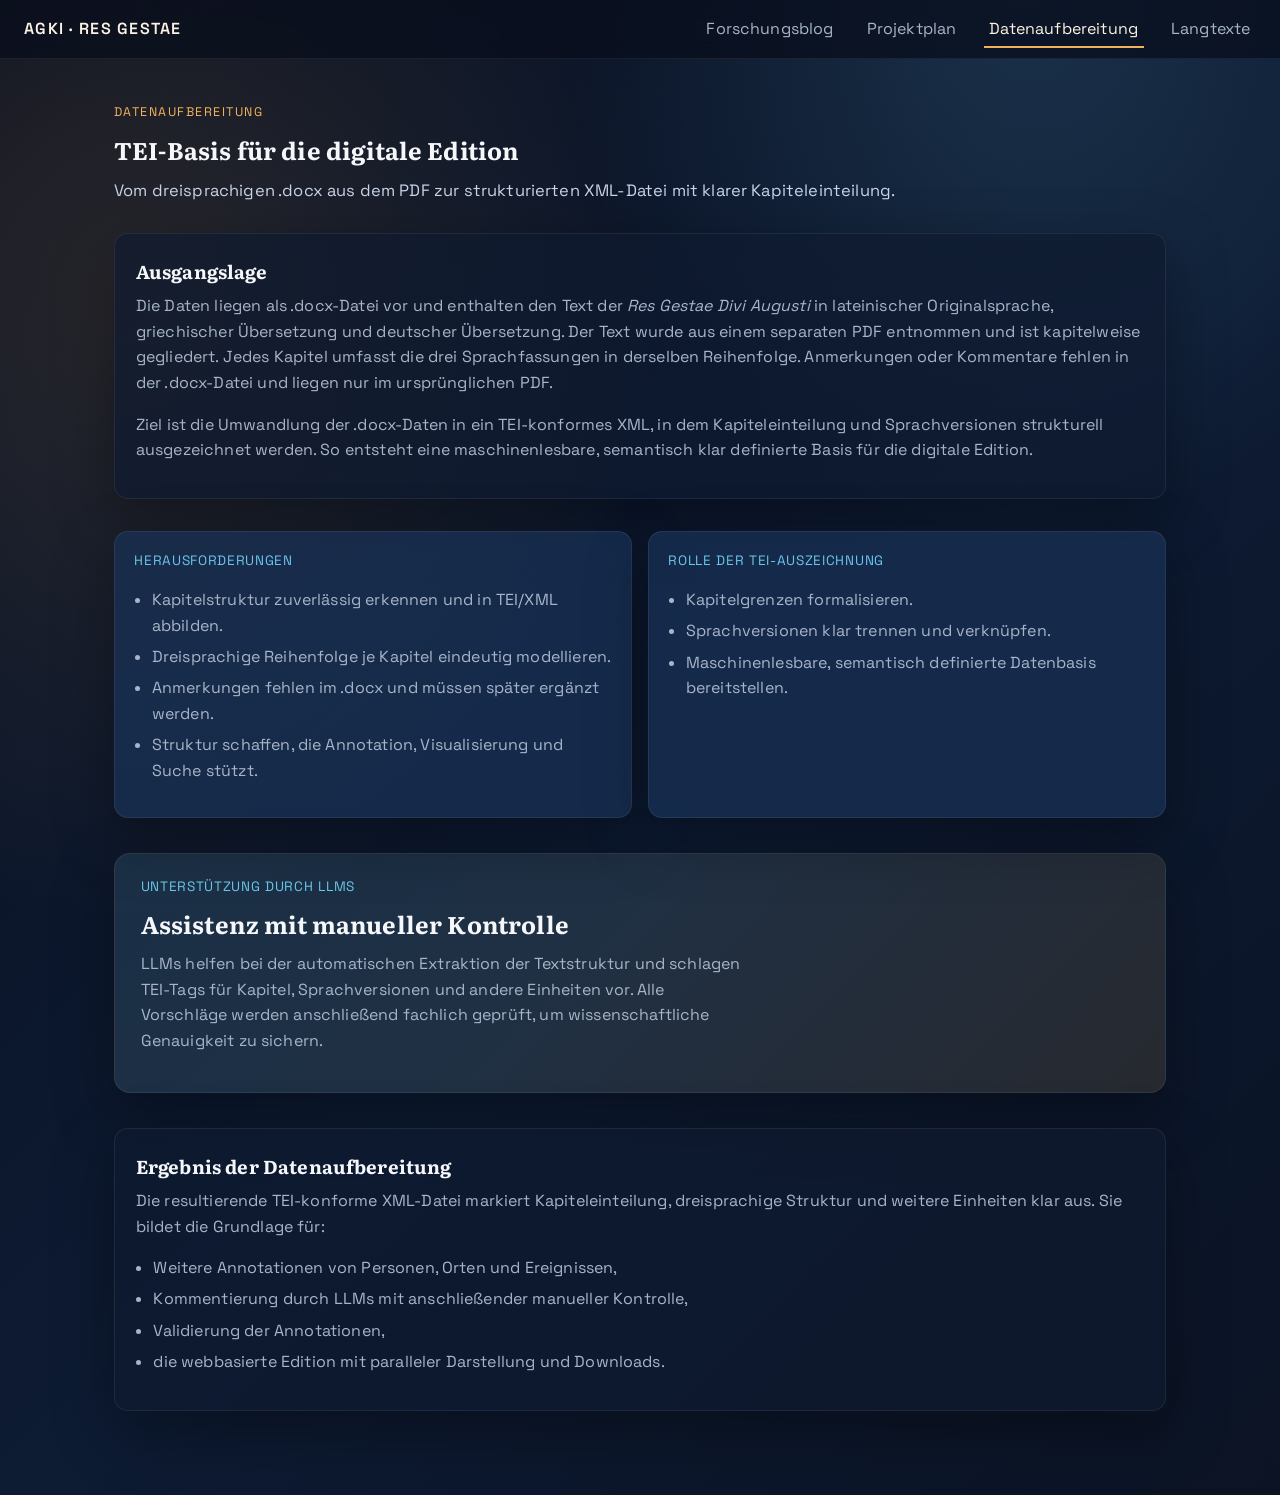
==== datenaufbereitung.html @ 2e6c0ac3 "Add longform text page and fix umlauts" ====
<!doctype html>
<html lang="de">
<head>
  <meta charset="UTF-8">
  <meta name="viewport" content="width=device-width, initial-scale=1">
  <title>Datenaufbereitung | Digitale Edition Res Gestae</title>
  <link rel="stylesheet" href="styles.css">
</head>
<body>
  <header class="site-header">
    <div class="brand">AGKI · Res Gestae</div>
    <nav>
      <a href="index.html">Forschungsblog</a>
      <a href="projektplan.html">Projektplan</a>
      <a class="active" href="datenaufbereitung.html">Datenaufbereitung</a>
      <a href="texte.html">Langtexte</a>
    </nav>
  </header>

  <main class="page">
    <section class="page-title">
      <p class="eyebrow">Datenaufbereitung</p>
      <h1>TEI-Basis für die digitale Edition</h1>
      <p class="lead">Vom dreisprachigen .docx aus dem PDF zur strukturierten XML-Datei mit klarer Kapiteleinteilung.</p>
    </section>

    <section class="prose">
      <h3>Ausgangslage</h3>
      <p>Die Daten liegen als .docx-Datei vor und enthalten den Text der <em>Res Gestae Divi Augusti</em> in lateinischer Originalsprache, griechischer Übersetzung und deutscher Übersetzung. Der Text wurde aus einem separaten PDF entnommen und ist kapitelweise gegliedert. Jedes Kapitel umfasst die drei Sprachfassungen in derselben Reihenfolge. Anmerkungen oder Kommentare fehlen in der .docx-Datei und liegen nur im ursprünglichen PDF.</p>
      <p>Ziel ist die Umwandlung der .docx-Daten in ein TEI-konformes XML, in dem Kapiteleinteilung und Sprachversionen strukturell ausgezeichnet werden. So entsteht eine maschinenlesbare, semantisch klar definierte Basis für die digitale Edition.</p>
    </section>

    <section class="grid two">
      <article class="card">
        <p class="label">Herausforderungen</p>
        <ul>
          <li>Kapitelstruktur zuverlässig erkennen und in TEI/XML abbilden.</li>
          <li>Dreisprachige Reihenfolge je Kapitel eindeutig modellieren.</li>
          <li>Anmerkungen fehlen im .docx und müssen später ergänzt werden.</li>
          <li>Struktur schaffen, die Annotation, Visualisierung und Suche stützt.</li>
        </ul>
      </article>
      <article class="card">
        <p class="label">Rolle der TEI-Auszeichnung</p>
        <ul>
          <li>Kapitelgrenzen formalisieren.</li>
          <li>Sprachversionen klar trennen und verknüpfen.</li>
          <li>Maschinenlesbare, semantisch definierte Datenbasis bereitstellen.</li>
        </ul>
      </article>
    </section>

    <section class="panel">
      <div>
        <p class="label">Unterstützung durch LLMs</p>
        <h2>Assistenz mit manueller Kontrolle</h2>
        <p>LLMs helfen bei der automatischen Extraktion der Textstruktur und schlagen TEI-Tags für Kapitel, Sprachversionen und andere Einheiten vor. Alle Vorschläge werden anschließend fachlich geprüft, um wissenschaftliche Genauigkeit zu sichern.</p>
      </div>
    </section>

    <section class="prose">
      <h3>Ergebnis der Datenaufbereitung</h3>
      <p>Die resultierende TEI-konforme XML-Datei markiert Kapiteleinteilung, dreisprachige Struktur und weitere Einheiten klar aus. Sie bildet die Grundlage für:</p>
      <ul>
        <li>Weitere Annotationen von Personen, Orten und Ereignissen,</li>
        <li>Kommentierung durch LLMs mit anschließender manueller Kontrolle,</li>
        <li>Validierung der Annotationen,</li>
        <li>die webbasierte Edition mit paralleler Darstellung und Downloads.</li>
      </ul>
    </section>
  </main>
</body>
</html>
---- styles.css ----
@import url('https://fonts.googleapis.com/css2?family=Space+Grotesk:wght@400;500;600&family=Literata:wght@600&display=swap');

:root {
  --bg: #0b1324;
  --bg-alt: #0f1f36;
  --panel: rgba(19, 35, 63, 0.8);
  --card: rgba(24, 49, 84, 0.75);
  --accent: #f0b35c;
  --accent-2: #6bc4e9;
  --text: #e7ecf4;
  --muted: #a8b5c9;
  --border: rgba(255, 255, 255, 0.07);
  --shadow: 0 20px 60px rgba(0, 0, 0, 0.35);
}

* { box-sizing: border-box; }

body {
  margin: 0;
  font-family: 'Space Grotesk', 'Segoe UI', 'Helvetica Neue', Arial, sans-serif;
  color: var(--text);
  background: radial-gradient(120% 120% at 10% 20%, rgba(240, 179, 92, 0.12), transparent 35%),
              radial-gradient(120% 120% at 80% 0%, rgba(107, 196, 233, 0.15), transparent 30%),
              linear-gradient(135deg, #0a1020, #0d1b33 55%, #0b1324 100%);
  min-height: 100vh;
  line-height: 1.6;
  letter-spacing: 0.01em;
}

h1, h2, h3, h4, h5 {
  font-family: 'Literata', 'Times New Roman', serif;
  margin: 0 0 0.35em;
  color: #f6f7fb;
}

p {
  margin: 0 0 1em;
  color: var(--muted);
}

ul { padding-left: 1.1rem; color: var(--muted); }
ul li { margin-bottom: 0.35em; }
ol { padding-left: 1.1rem; color: var(--muted); }
ol li { margin-bottom: 0.5em; }

a { color: inherit; text-decoration: none; }

.site-header {
  position: sticky;
  top: 0;
  display: flex;
  align-items: center;
  justify-content: space-between;
  padding: 1rem 1.5rem;
  background: rgba(9, 14, 28, 0.75);
  backdrop-filter: blur(10px);
  border-bottom: 1px solid var(--border);
  z-index: 10;
}

.brand {
  font-weight: 600;
  letter-spacing: 0.08em;
  text-transform: uppercase;
  color: #fdf3e4;
}

nav a {
  margin-left: 1.1rem;
  padding: 0.45rem 0.35rem;
  border-bottom: 2px solid transparent;
  color: var(--muted);
  transition: color 0.15s ease, border-color 0.2s ease;
}
nav a:hover { color: #fdf3e4; }
nav a.active { color: #fdf3e4; border-color: var(--accent); }

.page {
  max-width: 1100px;
  margin: 0 auto;
  padding: 2.8rem 1.5rem 3.5rem;
}

.hero {
  display: grid;
  grid-template-columns: 2fr 1.1fr;
  gap: 1.75rem;
  align-items: stretch;
  margin-bottom: 2.5rem;
}

.hero-copy h1 { font-size: clamp(1.9rem, 3vw, 2.6rem); }
.lead { font-size: 1.03rem; color: #c8d3e7; }

.hero-card {
  background: var(--panel);
  border: 1px solid var(--border);
  border-radius: 16px;
  padding: 1.3rem;
  box-shadow: var(--shadow);
}
.hero-card ul { margin: 0 0 1rem; padding-left: 1.1rem; }

.eyebrow {
  text-transform: uppercase;
  letter-spacing: 0.12em;
  font-size: 0.78rem;
  color: var(--accent);
  margin: 0 0 0.5rem;
}

.label {
  font-size: 0.85rem;
  letter-spacing: 0.05em;
  text-transform: uppercase;
  color: var(--accent-2);
  margin: 0 0 0.4rem;
}

.actions { display: flex; gap: 0.6rem; margin-top: 1rem; flex-wrap: wrap; }
.button {
  display: inline-flex;
  align-items: center;
  gap: 0.4rem;
  padding: 0.65rem 1rem;
  background: linear-gradient(135deg, var(--accent), #f5c77f);
  border-radius: 12px;
  color: #111622;
  font-weight: 600;
  box-shadow: 0 10px 25px rgba(240, 179, 92, 0.35);
}
.button.ghost {
  background: transparent;
  color: #fdf3e4;
  border: 1px solid var(--border);
  box-shadow: none;
}

.grid {
  display: grid;
  gap: 1rem;
  margin: 2rem 0;
}
.grid.two { grid-template-columns: repeat(auto-fit, minmax(280px, 1fr)); }
.grid.three { grid-template-columns: repeat(auto-fit, minmax(240px, 1fr)); }

.card {
  background: var(--card);
  border: 1px solid var(--border);
  border-radius: 14px;
  padding: 1.1rem 1.2rem;
  box-shadow: var(--shadow);
}

.panel {
  display: grid;
  grid-template-columns: 2fr 1.2fr;
  gap: 1.2rem;
  background: linear-gradient(135deg, rgba(107, 196, 233, 0.14), rgba(240, 179, 92, 0.12));
  border: 1px solid var(--border);
  border-radius: 16px;
  padding: 1.4rem 1.6rem;
  box-shadow: var(--shadow);
  margin: 2.2rem 0;
}

.list { display: grid; gap: 0.6rem; }
.list div { display: flex; gap: 0.65rem; align-items: flex-start; }
.dot {
  width: 10px; height: 10px;
  margin-top: 0.45rem;
  border-radius: 50%;
  background: var(--accent);
  box-shadow: 0 0 0 6px rgba(240, 179, 92, 0.12);
}

.page-title { margin-bottom: 1.8rem; }

.prose {
  background: rgba(15, 27, 48, 0.7);
  border: 1px solid var(--border);
  border-radius: 14px;
  padding: 1.2rem 1.3rem;
  box-shadow: var(--shadow);
  margin: 1.8rem 0;
}
.prose h3 { margin-top: 0.2rem; }

.footnote {
  text-align: center;
  margin-top: 2rem;
  color: #cfd7e6;
  font-size: 0.95rem;
  opacity: 0.9;
}

@media (max-width: 820px) {
  .hero, .panel { grid-template-columns: 1fr; }
  .site-header { position: sticky; }
  .page { padding-top: 2rem; }
  nav a { margin-left: 0.8rem; }
}

@media (max-width: 540px) {
  .site-header { flex-direction: column; align-items: flex-start; gap: 0.4rem; }
  nav a { margin-left: 0; margin-right: 0.8rem; }
}
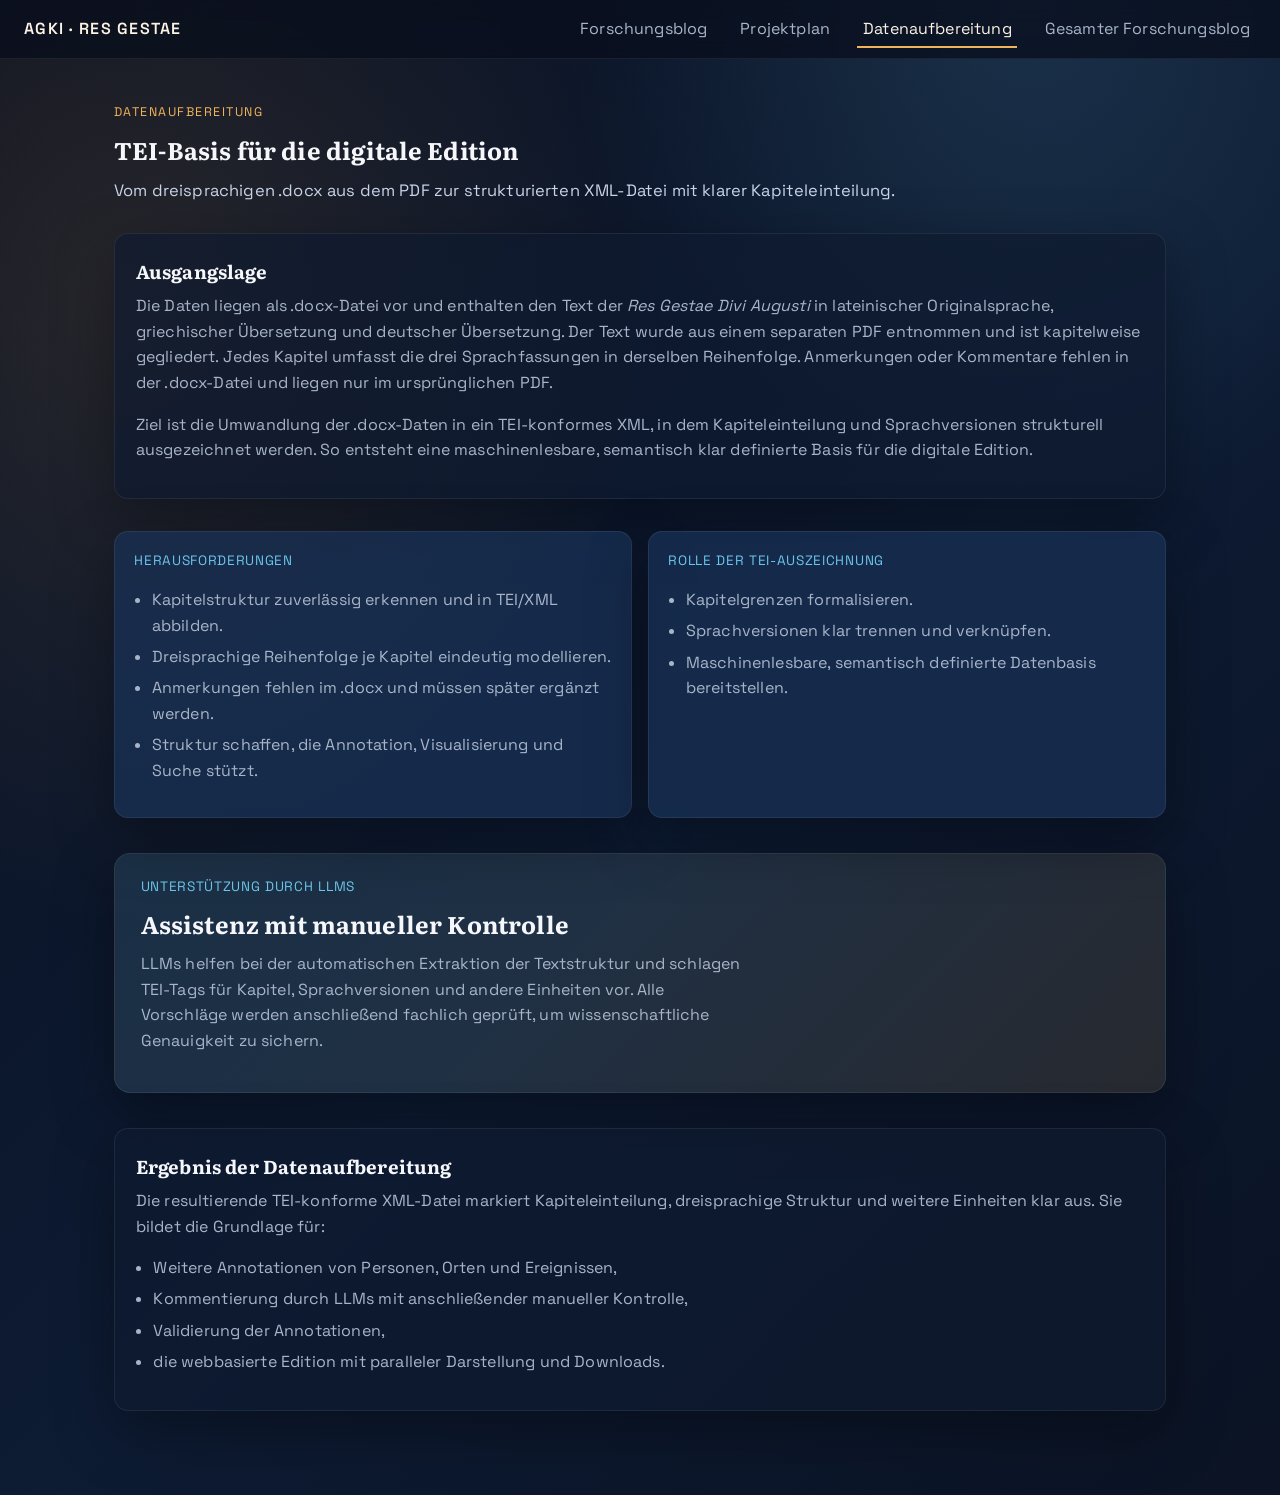
==== commit 8548e999: "Update project plan copy and rename longform page" ====
--- a/datenaufbereitung.html
+++ b/datenaufbereitung.html
@@ -1,4 +1,4 @@
-<!doctype html>
+﻿<!doctype html>
 <html lang="de">
 <head>
   <meta charset="UTF-8">
@@ -13,7 +13,7 @@
       <a href="index.html">Forschungsblog</a>
       <a href="projektplan.html">Projektplan</a>
       <a class="active" href="datenaufbereitung.html">Datenaufbereitung</a>
-      <a href="texte.html">Langtexte</a>
+      <a href="gesamter-forschungsblog.html">Gesamter Forschungsblog</a>
     </nav>
   </header>
 
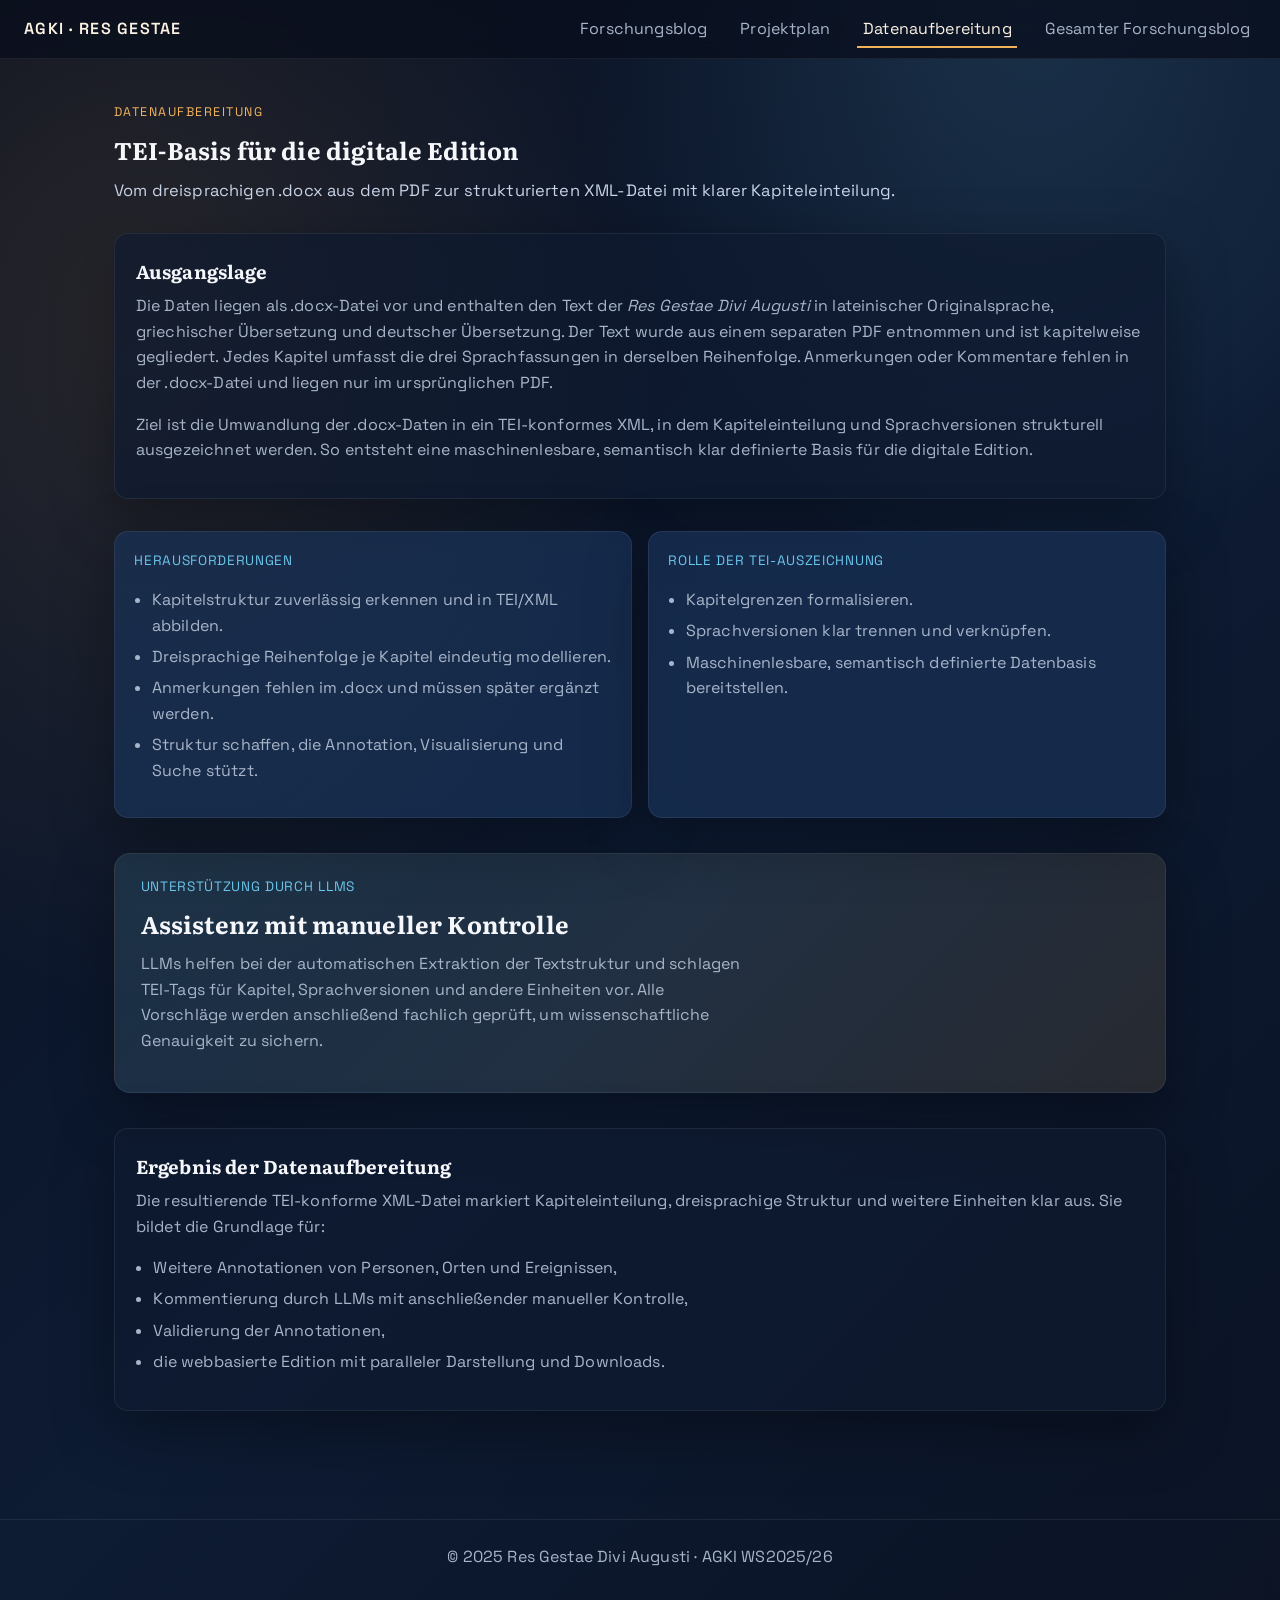
==== commit 3ea00827: "Add shared footer with copyright notice" ====
--- a/datenaufbereitung.html
+++ b/datenaufbereitung.html
@@ -65,9 +65,13 @@
         <li>Weitere Annotationen von Personen, Orten und Ereignissen,</li>
         <li>Kommentierung durch LLMs mit anschließender manueller Kontrolle,</li>
         <li>Validierung der Annotationen,</li>
-        <li>die webbasierte Edition mit paralleler Darstellung und Downloads.</li>
+      <li>die webbasierte Edition mit paralleler Darstellung und Downloads.</li>
       </ul>
     </section>
   </main>
+
+  <footer class="site-footer">
+    <p>&copy; 2025 Res Gestae Divi Augusti · AGKI WS2025/26</p>
+  </footer>
 </body>
 </html>
--- a/styles.css
+++ b/styles.css
@@ -194,6 +194,14 @@
   opacity: 0.9;
 }
 
+.site-footer {
+  text-align: center;
+  padding: 1.5rem 1rem 2rem;
+  color: var(--muted);
+  border-top: 1px solid var(--border);
+  margin-top: 1.5rem;
+}
+
 @media (max-width: 820px) {
   .hero, .panel { grid-template-columns: 1fr; }
   .site-header { position: sticky; }
@@ -204,4 +212,4 @@
 @media (max-width: 540px) {
   .site-header { flex-direction: column; align-items: flex-start; gap: 0.4rem; }
   nav a { margin-left: 0; margin-right: 0.8rem; }
-}+}
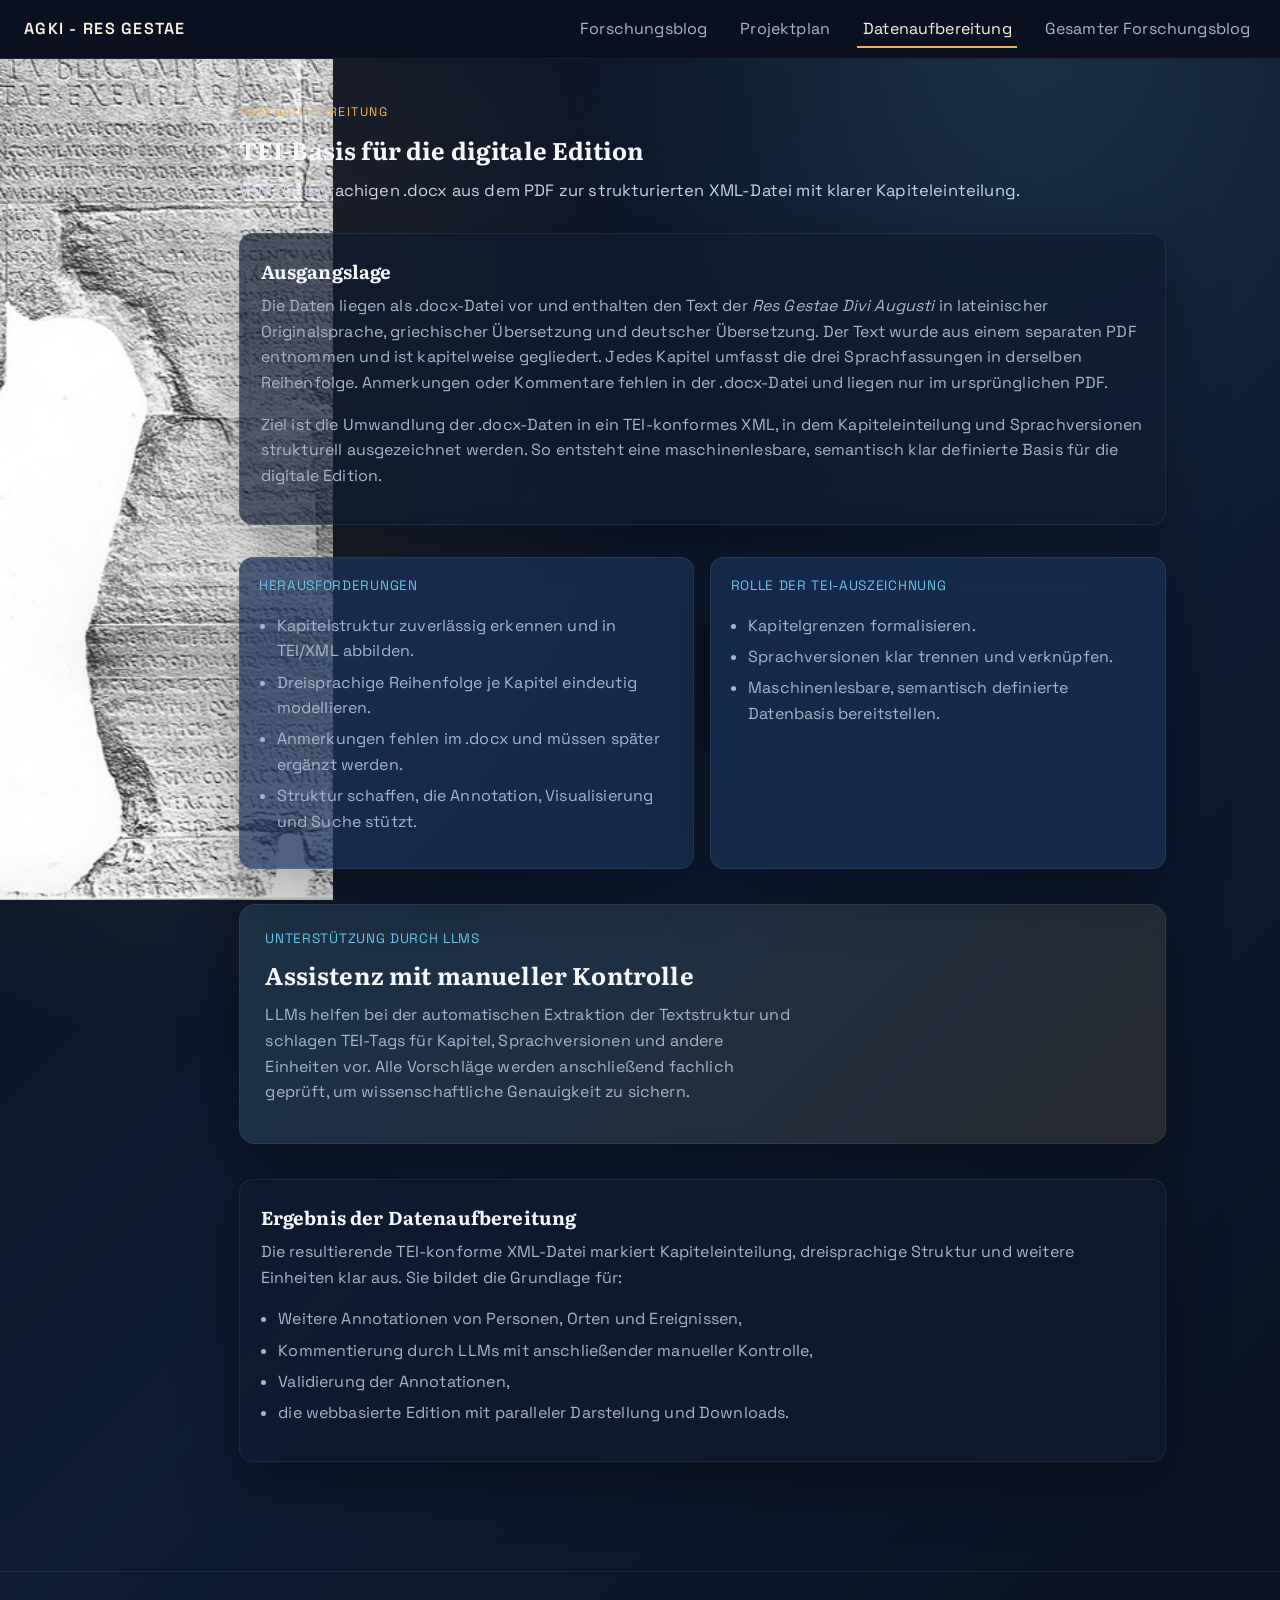
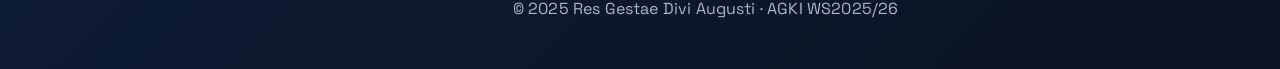
==== commit e118c974: "Make side background full height and solid navbar" ====
--- a/datenaufbereitung.html
+++ b/datenaufbereitung.html
@@ -8,7 +8,7 @@
 </head>
 <body>
   <header class="site-header">
-    <div class="brand">AGKI · Res Gestae</div>
+    <div class="brand">AGKI - RES GESTAE</div>
     <nav>
       <a href="index.html">Forschungsblog</a>
       <a href="projektplan.html">Projektplan</a>
--- a/styles.css
+++ b/styles.css
@@ -11,6 +11,8 @@
   --muted: #a8b5c9;
   --border: rgba(255, 255, 255, 0.07);
   --shadow: 0 20px 60px rgba(0, 0, 0, 0.35);
+  --side-band: clamp(220px, 26vw, 380px);
+  --offset-left: clamp(80px, 10vw, 160px);
 }
 
 * { box-sizing: border-box; }
@@ -25,6 +27,28 @@
   min-height: 100vh;
   line-height: 1.6;
   letter-spacing: 0.01em;
+  position: relative;
+  overflow-x: hidden;
+}
+
+body::before {
+  content: '';
+  position: fixed;
+  inset: 0 auto 0 0;
+  width: var(--side-band);
+  min-width: 220px;
+  background: url('img/Res_Gestae.jpg') center/cover no-repeat;
+  opacity: 1;
+  filter: none;
+  pointer-events: none;
+  z-index: 0;
+}
+
+.site-header,
+.page,
+.site-footer {
+  position: relative;
+  z-index: 1;
 }
 
 h1, h2, h3, h4, h5 {
@@ -52,8 +76,8 @@
   align-items: center;
   justify-content: space-between;
   padding: 1rem 1.5rem;
-  background: rgba(9, 14, 28, 0.75);
-  backdrop-filter: blur(10px);
+  background: #0a1020;
+  backdrop-filter: none;
   border-bottom: 1px solid var(--border);
   z-index: 10;
 }
@@ -78,7 +102,7 @@
 .page {
   max-width: 1100px;
   margin: 0 auto;
-  padding: 2.8rem 1.5rem 3.5rem;
+  padding: 2.8rem 1.5rem 3.5rem calc(1.3rem + var(--offset-left));
 }
 
 .hero {
@@ -196,7 +220,7 @@
 
 .site-footer {
   text-align: center;
-  padding: 1.5rem 1rem 2rem;
+  padding: 1.5rem 1rem 2rem calc(1.2rem + var(--offset-left));
   color: var(--muted);
   border-top: 1px solid var(--border);
   margin-top: 1.5rem;
@@ -204,8 +228,9 @@
 
 @media (max-width: 820px) {
   .hero, .panel { grid-template-columns: 1fr; }
-  .site-header { position: sticky; }
-  .page { padding-top: 2rem; }
+  .site-header { position: sticky; padding: 1rem 1.2rem; }
+  .page { padding: 2rem 1.2rem 3rem 1.2rem; }
+  .site-footer { padding: 1.3rem 1rem 1.8rem 1rem; }
   nav a { margin-left: 0.8rem; }
 }
 
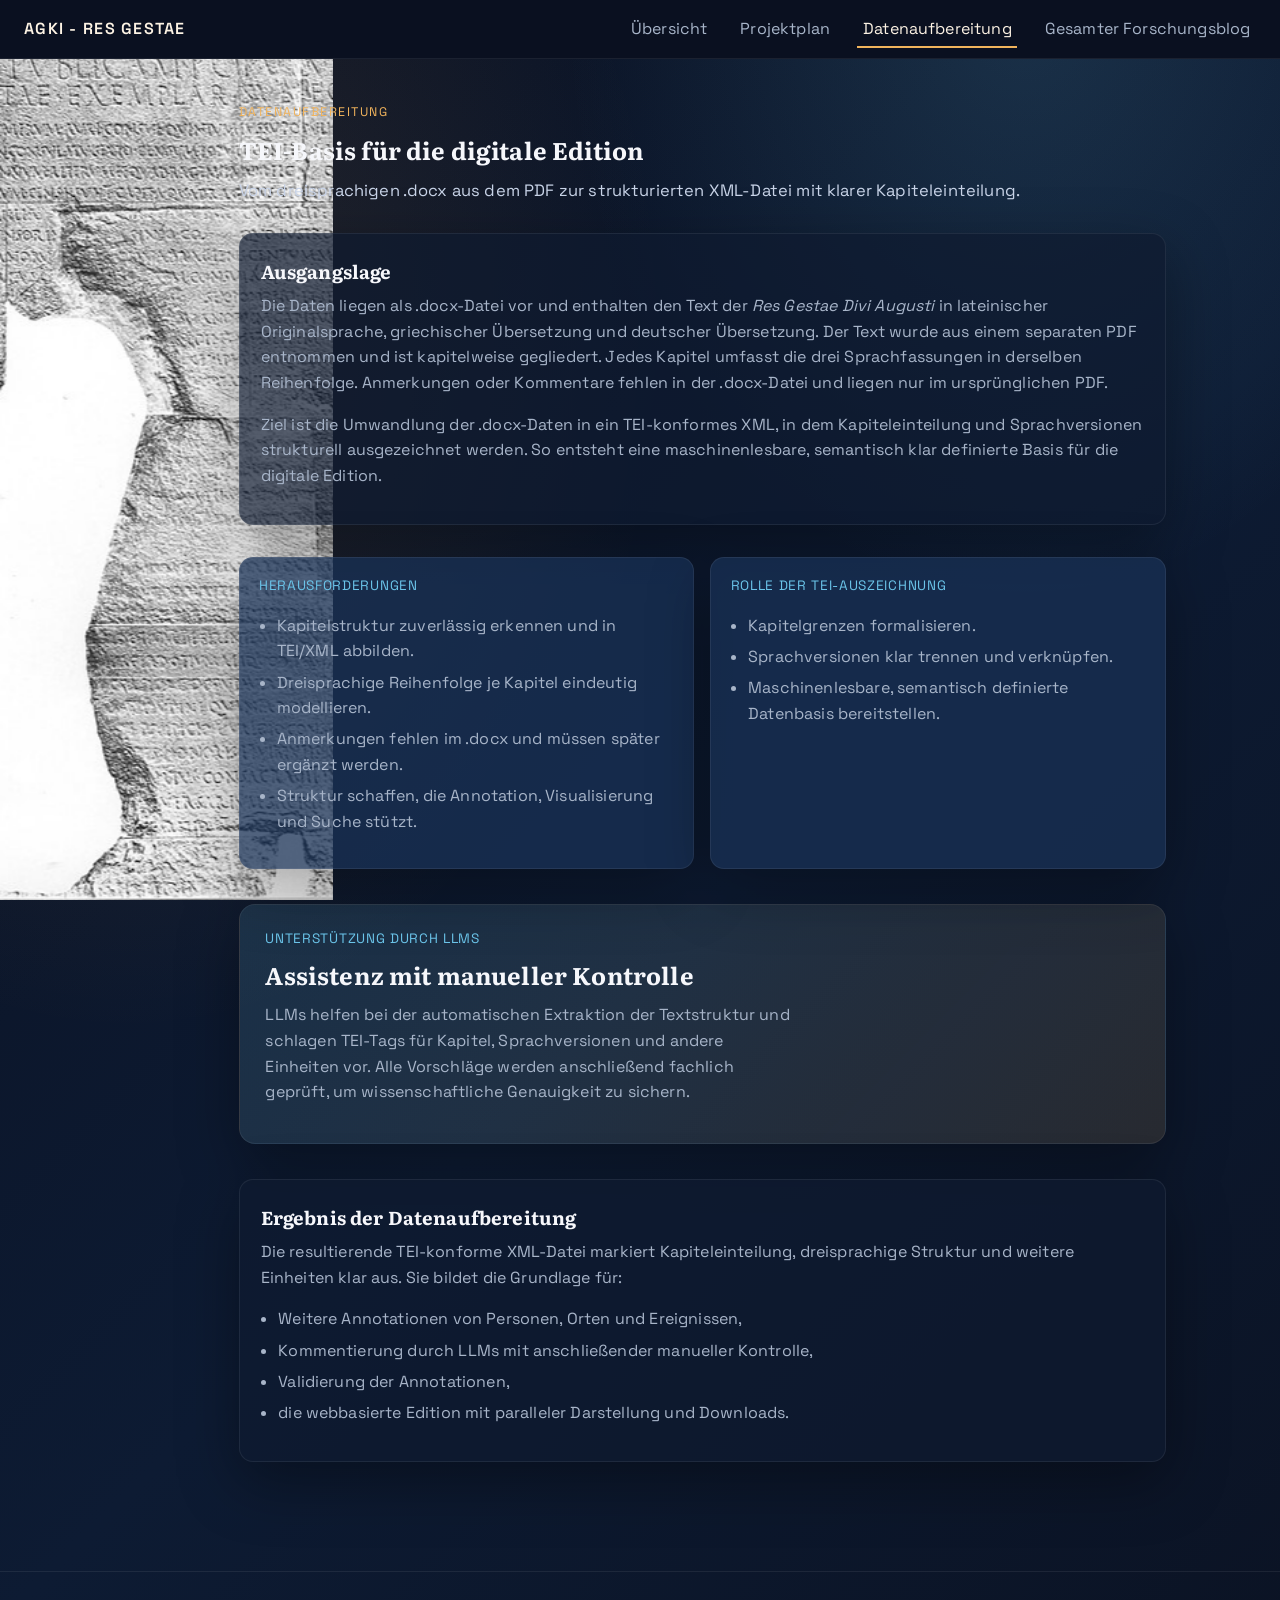
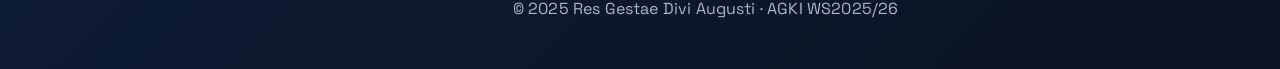
==== commit 53e40b85: "Rename navbar home link to Uebersicht" ====
--- a/datenaufbereitung.html
+++ b/datenaufbereitung.html
@@ -10,7 +10,7 @@
   <header class="site-header">
     <div class="brand">AGKI - RES GESTAE</div>
     <nav>
-      <a href="index.html">Forschungsblog</a>
+      <a href="index.html">Übersicht</a>
       <a href="projektplan.html">Projektplan</a>
       <a class="active" href="datenaufbereitung.html">Datenaufbereitung</a>
       <a href="gesamter-forschungsblog.html">Gesamter Forschungsblog</a>
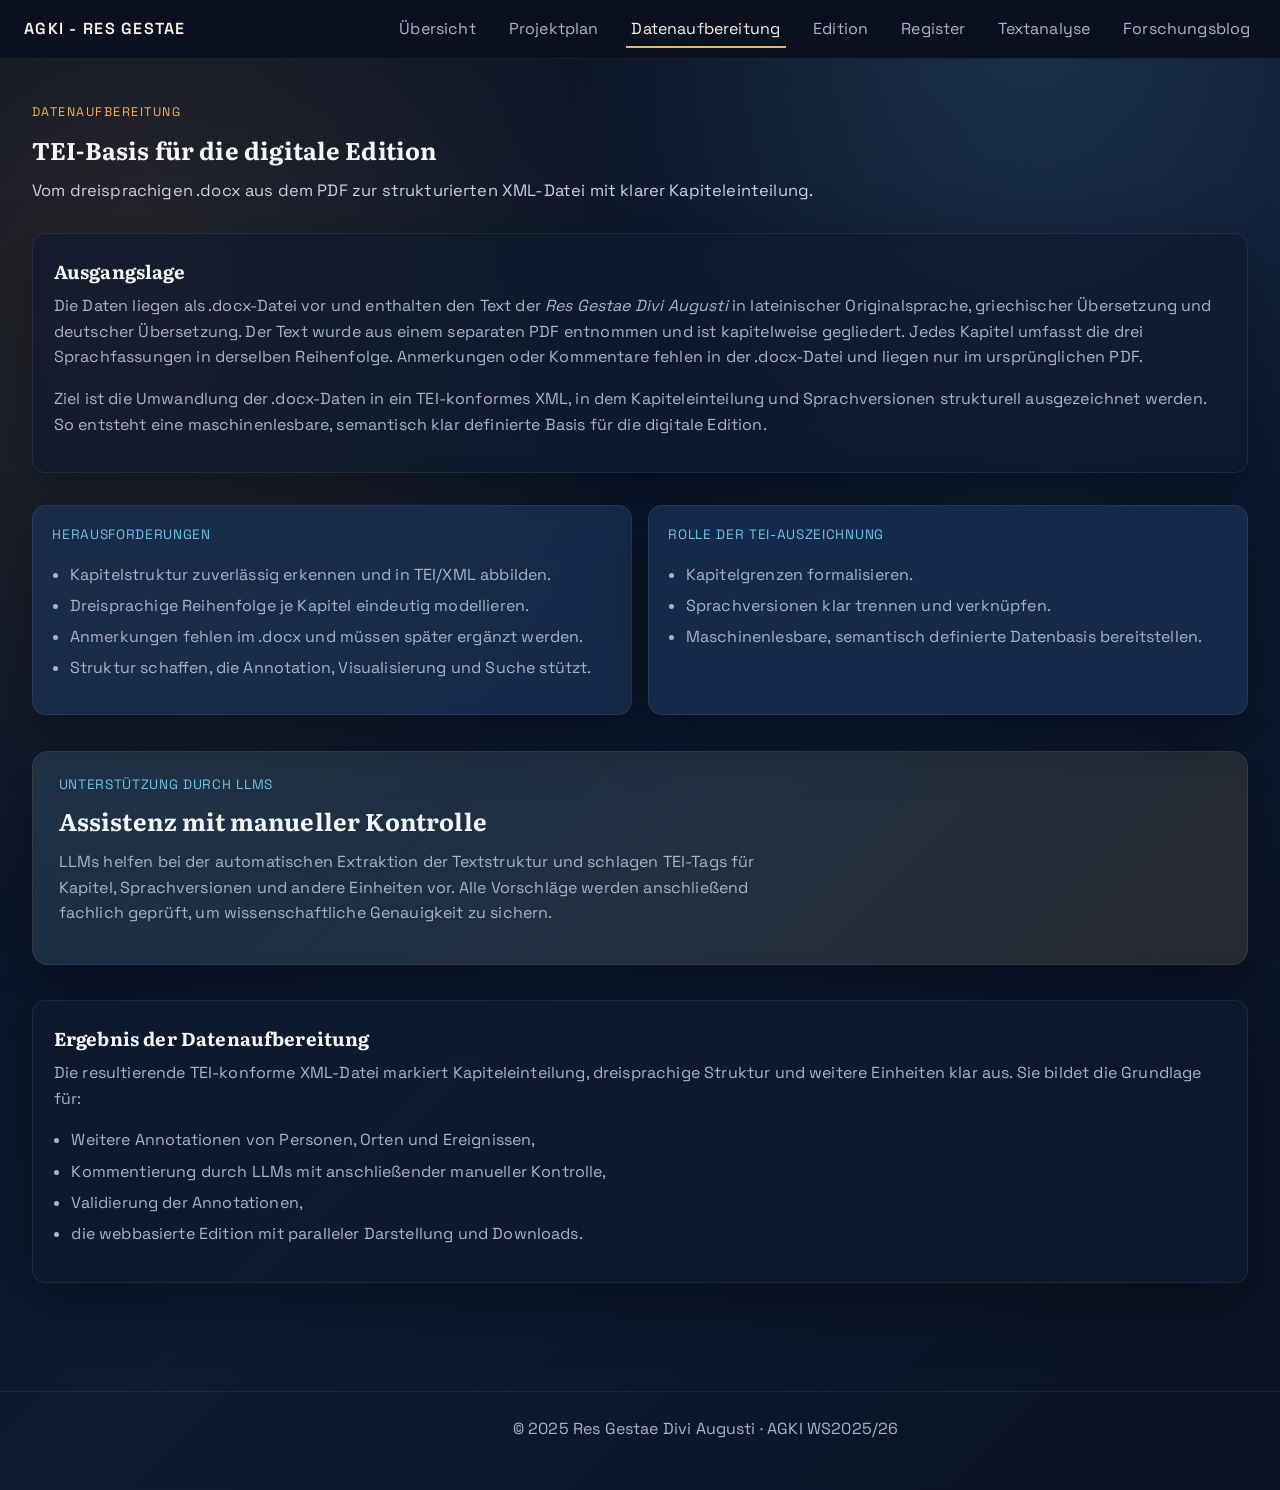
==== commit 296aafdd: "Add text analysis site, TEI exports, and project docs" ====
--- a/datenaufbereitung.html
+++ b/datenaufbereitung.html
@@ -13,7 +13,10 @@
       <a href="index.html">Übersicht</a>
       <a href="projektplan.html">Projektplan</a>
       <a class="active" href="datenaufbereitung.html">Datenaufbereitung</a>
-      <a href="gesamter-forschungsblog.html">Gesamter Forschungsblog</a>
+      <a href="edition.html">Edition</a>
+      <a href="register.html">Register</a>
+      <a href="textanalyse.html">Textanalyse</a>
+      <a href="gesamter-forschungsblog.html">Forschungsblog</a>
     </nav>
   </header>
 
--- a/styles.css
+++ b/styles.css
@@ -31,19 +31,6 @@
   overflow-x: hidden;
 }
 
-body::before {
-  content: '';
-  position: fixed;
-  inset: 0 auto 0 0;
-  width: var(--side-band);
-  min-width: 220px;
-  background: url('img/Res_Gestae.jpg') center/cover no-repeat;
-  opacity: 1;
-  filter: none;
-  pointer-events: none;
-  z-index: 0;
-}
-
 .site-header,
 .page,
 .site-footer {
@@ -100,9 +87,10 @@
 nav a.active { color: #fdf3e4; border-color: var(--accent); }
 
 .page {
-  max-width: 1100px;
+  max-width: 1400px;
+  width: 100%;
   margin: 0 auto;
-  padding: 2.8rem 1.5rem 3.5rem calc(1.3rem + var(--offset-left));
+  padding: 2.8rem 2rem 3.5rem 2rem;
 }
 
 .hero {
@@ -226,10 +214,434 @@
   margin-top: 1.5rem;
 }
 
+/* =========================================
+   Registry Page
+   ========================================= */
+
+.muted { color: var(--muted); }
+
+.registry-controls {
+  display: grid;
+  gap: 1rem;
+  margin: 1.5rem 0;
+}
+
+.registry-meta {
+  display: flex;
+  gap: 1rem;
+  align-items: center;
+  justify-content: space-between;
+  flex-wrap: wrap;
+}
+
+.filter-buttons {
+  display: flex;
+  gap: 0.5rem;
+  flex-wrap: wrap;
+}
+
+.pill-button {
+  border: 1px solid var(--border);
+  background: transparent;
+  color: var(--text);
+  padding: 0.45rem 0.85rem;
+  border-radius: 999px;
+  cursor: pointer;
+  font-family: 'Space Grotesk', sans-serif;
+  transition: background 0.2s ease, color 0.2s ease, border-color 0.2s ease;
+}
+.pill-button.active { 
+  background: var(--accent);
+  color: #111622;
+  border-color: var(--accent);
+  font-weight: 600;
+}
+
+.registry-counts {
+  display: flex;
+  gap: 0.5rem;
+  flex-wrap: wrap;
+  justify-content: flex-end;
+}
+
+.pill {
+  display: inline-flex;
+  align-items: center;
+  gap: 0.35rem;
+  padding: 0.35rem 0.65rem;
+  border-radius: 999px;
+  background: rgba(255, 255, 255, 0.06);
+  border: 1px solid var(--border);
+  font-size: 0.9rem;
+  color: var(--text);
+}
+.pill-person { border-color: rgba(240, 179, 92, 0.5); color: #f8d7a4; }
+.pill-place  { border-color: rgba(107, 196, 233, 0.5); color: #b8e6ff; }
+.pill-org    { border-color: rgba(140, 240, 180, 0.5); color: #c4ffd8; }
+
+.registry-search label { display: block; margin-bottom: 0.35rem; }
+.registry-input {
+  width: 100%;
+  padding: 0.7rem 0.9rem;
+  border-radius: 12px;
+  border: 1px solid var(--border);
+  background: rgba(255, 255, 255, 0.03);
+  color: var(--text);
+  font-size: 1rem;
+}
+.registry-input::placeholder { color: var(--muted); }
+
+.select-control {
+  width: 100%;
+  padding: 0.65rem 0.7rem;
+  border-radius: 10px;
+  border: 1px solid var(--border);
+  background: rgba(255, 255, 255, 0.03);
+  color: var(--text);
+}
+
+.registry-list {
+  display: grid;
+  grid-template-columns: repeat(auto-fit, minmax(260px, 1fr));
+  gap: 1rem;
+  margin-bottom: 2rem;
+}
+
+.registry-card {
+  background: var(--card);
+  border: 1px solid var(--border);
+  border-radius: 14px;
+  padding: 1rem 1.1rem;
+  box-shadow: var(--shadow);
+}
+.registry-card__meta {
+  display: flex;
+  justify-content: space-between;
+  align-items: center;
+  gap: 0.5rem;
+  margin-bottom: 0.35rem;
+}
+.registry-id {
+  font-size: 0.85rem;
+  color: var(--muted);
+}
+.registry-card h3 {
+  margin: 0 0 0.4rem;
+  font-size: 1.1rem;
+}
+.registry-card p {
+  margin: 0;
+  color: var(--muted);
+}
+
+/* Search results styling */
+#search-results {
+  background: rgba(255, 255, 255, 0.04);
+  border: 1px solid var(--border);
+  border-radius: 10px;
+  padding: 0.6rem;
+  color: var(--text);
+  max-height: 260px;
+  overflow-y: auto;
+  position: relative;
+  z-index: 3;
+  box-shadow: var(--shadow);
+}
+
+.search-count {
+  font-weight: 600;
+  margin-bottom: 0.4rem;
+}
+
+.search-hit {
+  display: grid;
+  gap: 0.25rem;
+  padding: 0.35rem 0.25rem;
+  border-bottom: 1px solid var(--border);
+  cursor: pointer;
+}
+.search-hit:last-child { border-bottom: none; }
+.search-hit:hover {
+  background: rgba(240, 179, 92, 0.08);
+}
+
+/* Modal for search */
+.modal-backdrop {
+  position: fixed;
+  inset: 0;
+  background: rgba(0, 0, 0, 0.75);
+  display: flex;
+  align-items: center;
+  justify-content: center;
+  padding: 4vh 4vw;
+  z-index: 999;
+  overflow-y: auto;
+}
+
+.modal-card {
+  width: min(900px, 100%);
+  background: var(--panel);
+  border: 1px solid var(--border);
+  border-radius: 12px;
+  box-shadow: var(--shadow);
+  padding: 1rem 1rem 1.2rem 1rem;
+  max-height: 80vh;
+  display: flex;
+  flex-direction: column;
+}
+
+.modal-header {
+  display: flex;
+  justify-content: space-between;
+  align-items: center;
+  margin-bottom: 0.75rem;
+  border-bottom: 1px solid var(--border);
+  padding-bottom: 0.5rem;
+}
+
+.modal-body {
+  max-height: 70vh;
+  overflow-y: auto;
+}
+
+.fab {
+  position: fixed;
+  right: 22px;
+  bottom: 22px;
+  display: inline-flex;
+  align-items: center;
+  justify-content: center;
+  gap: 0.35rem;
+  padding: 0.75rem 1rem;
+  border: none;
+  border-radius: 999px;
+  background: linear-gradient(135deg, var(--accent), #f5c77f);
+  color: #111622;
+  font-weight: 700;
+  letter-spacing: 0.04em;
+  box-shadow: 0 16px 36px rgba(0, 0, 0, 0.35);
+  cursor: pointer;
+  z-index: 1000;
+}
+
+.fab:hover {
+  transform: translateY(-2px);
+  box-shadow: 0 20px 40px rgba(0, 0, 0, 0.4);
+}
+
+/* =========================================
+   Edition Specific Styles (Migrated)
+   ========================================= */
+
+.edition-layout {
+  display: grid;
+  grid-template-columns: 280px 1fr 320px; /* Controls, Text, Commentary */
+  gap: 1.5rem;
+  max-width: 1800px;
+  width: 100%;
+  margin: 0 auto;
+  padding: 2rem 1.5rem 3rem 1.5rem;
+}
+
+/* Controls Sidebar */
+.controls-sidebar {
+  background: var(--panel);
+  border-right: 1px solid var(--border);
+  padding: 1rem;
+  border-radius: 8px;
+  position: sticky;
+  top: 80px;
+  align-self: flex-start;
+  max-height: calc(100vh - 100px);
+  overflow-y: auto;
+}
+
+/* Main Text Area */
+.text-area {
+  padding-right: 1rem;
+  scroll-behavior: smooth;
+}
+
+.chapter-container {
+  margin-bottom: 3rem;
+  padding-bottom: 2rem;
+  border-bottom: 1px solid var(--border);
+}
+
+.chapter-header {
+  font-family: 'Literata', serif;
+  color: var(--accent);
+  margin-bottom: 1rem;
+  position: sticky;
+  top: 0;
+  background: var(--bg); /* Match main bg */
+  z-index: 5;
+  padding: 0.5rem 0;
+  border-bottom: 1px solid var(--border);
+  display: flex;
+  justify-content: space-between;
+  align-items: center;
+}
+
+/* Parallel Grid (Desktop Default) */
+.parallel-grid {
+  display: grid;
+  grid-template-columns: repeat(3, 1fr);
+  gap: 1.5rem;
+}
+
+.lang-column h4 {
+  font-size: 0.85rem;
+  text-transform: uppercase;
+  letter-spacing: 0.05em;
+  color: var(--muted);
+  border-bottom: 1px solid var(--border);
+  padding: 0.35rem 0 0.6rem 0;
+  margin-bottom: 1rem;
+  position: sticky;
+  top: 0;
+  background: var(--bg);
+  z-index: 3;
+}
+
+.text-segment {
+  margin-bottom: 1.5rem;
+  line-height: 1.7;
+}
+
+/* Entities */
+.entity {
+  border-bottom: 1px dotted;
+  cursor: help;
+  transition: background 0.2s;
+}
+.entity.person { border-color: #ff9f43; color: #ff9f43; }
+.entity.place { border-color: #54a0ff; color: #54a0ff; }
+.entity.org { border-color: #1dd1a1; color: #1dd1a1; }
+.entity:hover { background: rgba(255, 255, 255, 0.1); }
+
+/* Search Highlights */
+mark {
+  background-color: rgba(240, 179, 92, 0.5);
+  color: #fff;
+  padding: 0 2px;
+  border-radius: 2px;
+}
+
+/* Commentary Sidebar */
+.commentary-sidebar {
+  background: var(--card);
+  border-left: 1px solid var(--border);
+  padding: 1rem;
+  border-radius: 8px;
+  overflow-y: auto;
+  position: sticky;
+  top: 80px;
+  align-self: flex-start;
+  max-height: calc(100vh - 100px);
+}
+
+.commentary-card {
+  background: rgba(0,0,0,0.2);
+  border: 1px solid var(--border);
+  padding: 0.8rem;
+  margin-bottom: 1rem;
+  border-radius: 6px;
+}
+
+.ptr-marker {
+  color: var(--accent-2);
+  font-size: 0.8em;
+  vertical-align: super;
+  cursor: pointer;
+  margin-left: 2px;
+}
+
+/* Mobile Tab Controls (Hidden by default) */
+.mobile-tabs {
+  display: none; /* Only show on mobile */
+  gap: 0.5rem;
+  margin-bottom: 1rem;
+  background: var(--panel);
+  padding: 0.5rem;
+  border-radius: 8px;
+  position: sticky;
+  top: 40px; /* Below chapter header */
+  z-index: 4;
+}
+
+.tab-btn {
+  flex: 1;
+  background: transparent;
+  border: 1px solid var(--border);
+  color: var(--muted);
+  padding: 0.5rem;
+  border-radius: 4px;
+  cursor: pointer;
+  font-family: 'Space Grotesk', sans-serif;
+}
+
+.tab-btn.active {
+  background: var(--accent);
+  color: #111622;
+  border-color: var(--accent);
+  font-weight: 600;
+}
+
+/* Responsive Breakpoints */
+
+@media (max-width: 1200px) {
+  .edition-layout {
+    grid-template-columns: 200px 1fr; /* Hide commentary sidebar */
+  }
+  .commentary-sidebar {
+    display: none; /* TODO: Make this toggleable */
+  }
+}
+
+@media (max-width: 900px) {
+  .edition-layout { 
+    grid-template-columns: 1fr; 
+    height: auto; 
+    display: block; /* Stack everything */
+  }
+  
+  .controls-sidebar { 
+    margin-bottom: 1rem; 
+    max-height: 300px; /* Collapsible feel */
+  }
+
+  /* Switch to single column view */
+  .parallel-grid {
+    display: block; /* Remove grid */
+  }
+  
+  /* Hide all columns by default on mobile */
+  .lang-column {
+    display: none; 
+  }
+  
+  /* Only show the active one (managed by JS) */
+  .lang-column.active {
+    display: block;
+    animation: fadeIn 0.3s ease;
+  }
+  
+  /* Show tab controls */
+  .mobile-tabs {
+    display: flex;
+  }
+}
+
+@keyframes fadeIn {
+  from { opacity: 0; }
+  to { opacity: 1; }
+}
+
 @media (max-width: 820px) {
   .hero, .panel { grid-template-columns: 1fr; }
   .site-header { position: sticky; padding: 1rem 1.2rem; }
-  .page { padding: 2rem 1.2rem 3rem 1.2rem; }
+  .page { padding: 2rem 1.2rem 3rem 1.2rem; max-width: 100%; }
   .site-footer { padding: 1.3rem 1rem 1.8rem 1rem; }
   nav a { margin-left: 0.8rem; }
 }
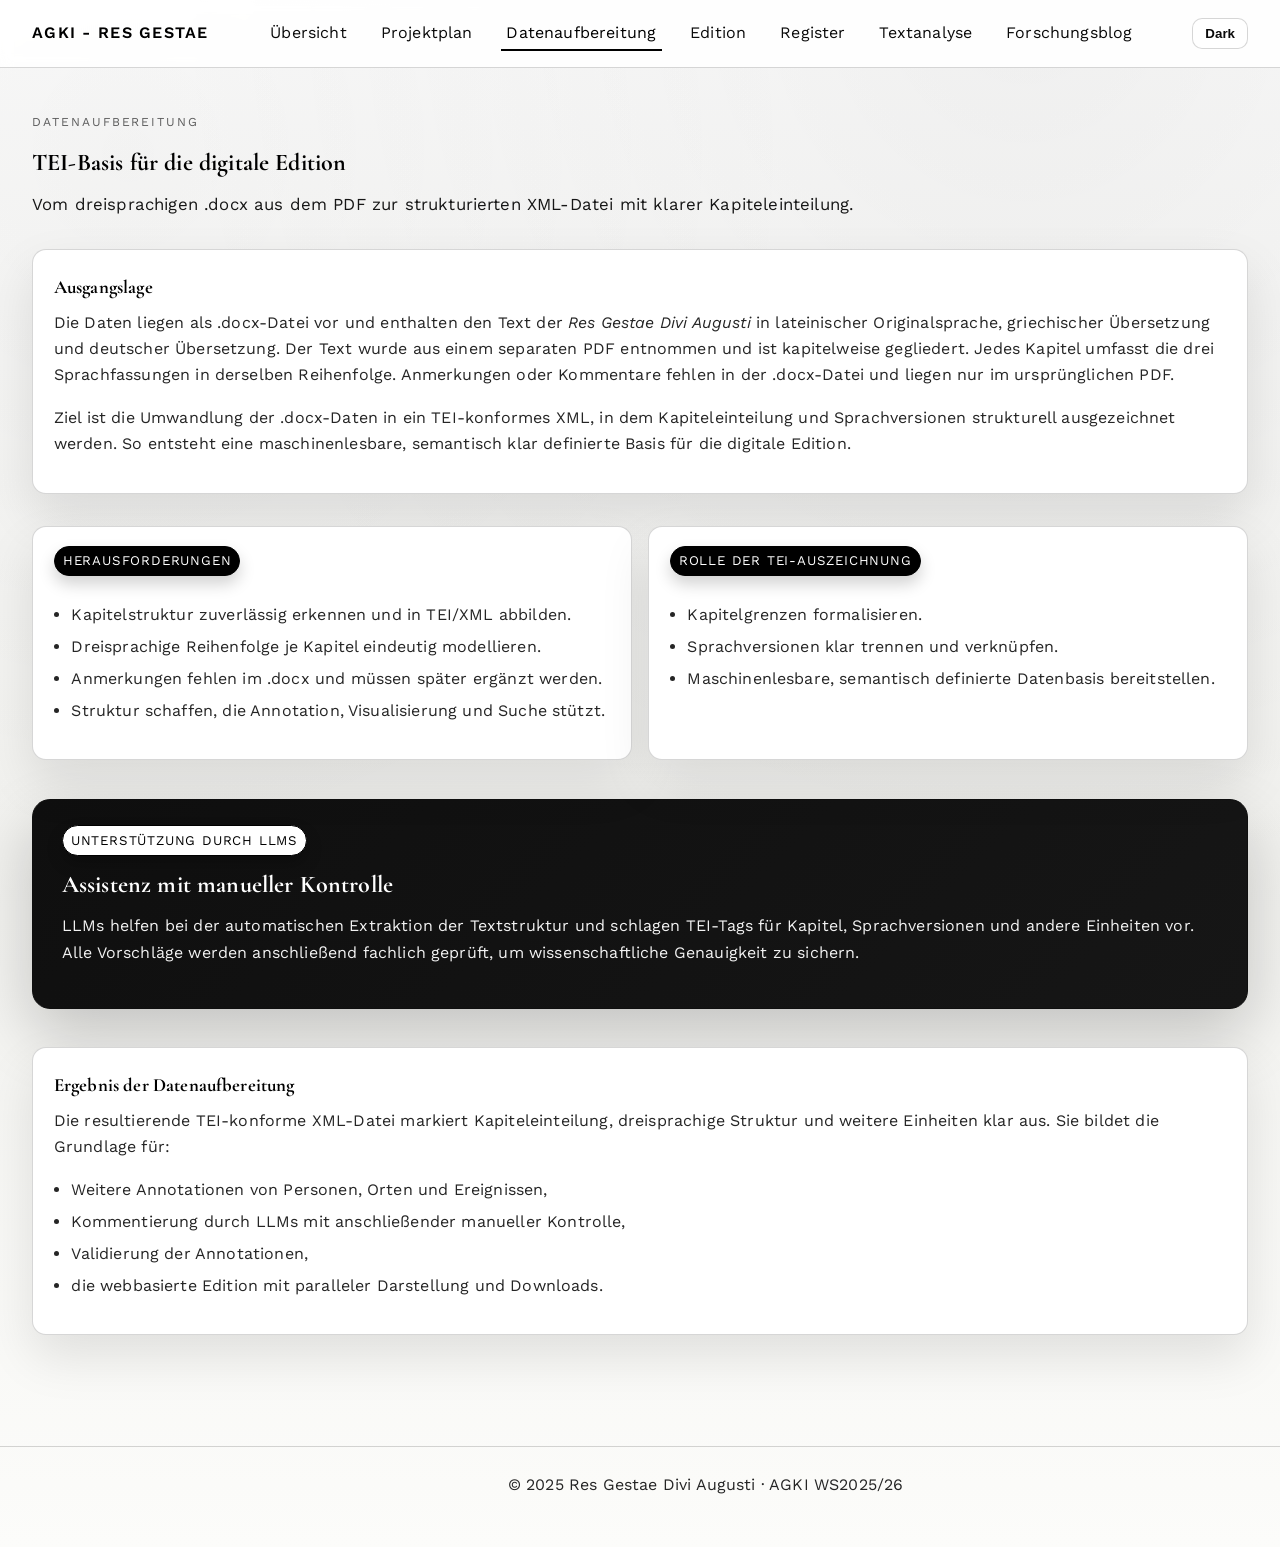
==== commit 5f4b4907: "Add dark mode toggle with theme script" ====
--- a/datenaufbereitung.html
+++ b/datenaufbereitung.html
@@ -18,6 +18,7 @@
       <a href="textanalyse.html">Textanalyse</a>
       <a href="gesamter-forschungsblog.html">Forschungsblog</a>
     </nav>
+    <button class="theme-toggle" type="button" aria-label="Theme umschalten">Dark</button>
   </header>
 
   <main class="page">
@@ -76,5 +77,6 @@
   <footer class="site-footer">
     <p>&copy; 2025 Res Gestae Divi Augusti · AGKI WS2025/26</p>
   </footer>
+  <script src="scripts/theme.js"></script>
 </body>
 </html>
--- a/styles.css
+++ b/styles.css
@@ -1,34 +1,53 @@
-@import url('https://fonts.googleapis.com/css2?family=Space+Grotesk:wght@400;500;600&family=Literata:wght@600&display=swap');
+@import url('https://fonts.googleapis.com/css2?family=Work+Sans:wght@400;500;600&family=Cormorant+Garamond:wght@600&display=swap');
 
 :root {
-  --bg: #0b1324;
-  --bg-alt: #0f1f36;
-  --panel: rgba(19, 35, 63, 0.8);
-  --card: rgba(24, 49, 84, 0.75);
-  --accent: #f0b35c;
-  --accent-2: #6bc4e9;
-  --text: #e7ecf4;
-  --muted: #a8b5c9;
-  --border: rgba(255, 255, 255, 0.07);
-  --shadow: 0 20px 60px rgba(0, 0, 0, 0.35);
+  --bg: #fcfcfa;
+  --bg-alt: #f1f1ee;
+  --panel: #ffffff;
+  --card: #f7f7f5;
+  --accent: #000000;
+  --accent-2: #111111;
+  --text: #0a0a0a;
+  --muted: #252525;
+  --border: rgba(0, 0, 0, 0.16);
+  --shadow: 0 22px 50px rgba(0, 0, 0, 0.1);
   --side-band: clamp(220px, 26vw, 380px);
   --offset-left: clamp(80px, 10vw, 160px);
 }
 
+:root[data-theme="dark"] {
+  --bg: #0c0c10;
+  --bg-alt: #12121a;
+  --panel: #15151f;
+  --card: #1a1a25;
+  --accent: #f5f5f5;
+  --accent-2: #e8e8ef;
+  --text: #f2f2f6;
+  --muted: #b6b6c4;
+  --border: rgba(255, 255, 255, 0.12);
+  --shadow: 0 24px 54px rgba(0, 0, 0, 0.45);
+}
+
 * { box-sizing: border-box; }
 
 body {
   margin: 0;
-  font-family: 'Space Grotesk', 'Segoe UI', 'Helvetica Neue', Arial, sans-serif;
+  font-family: 'Work Sans', 'Segoe UI', 'Helvetica Neue', Arial, sans-serif;
   color: var(--text);
-  background: radial-gradient(120% 120% at 10% 20%, rgba(240, 179, 92, 0.12), transparent 35%),
-              radial-gradient(120% 120% at 80% 0%, rgba(107, 196, 233, 0.15), transparent 30%),
-              linear-gradient(135deg, #0a1020, #0d1b33 55%, #0b1324 100%);
+  background: radial-gradient(140% 120% at 10% 10%, rgba(0, 0, 0, 0.04), transparent 38%),
+              radial-gradient(160% 140% at 80% 0%, rgba(0, 0, 0, 0.06), transparent 42%),
+              linear-gradient(180deg, #ffffff 0%, #f1f1ee 55%, #fcfcfa 100%);
   min-height: 100vh;
-  line-height: 1.6;
+  line-height: 1.65;
   letter-spacing: 0.01em;
   position: relative;
   overflow-x: hidden;
+}
+
+body[data-theme="dark"] {
+  background: radial-gradient(140% 120% at 10% 10%, rgba(255, 255, 255, 0.05), transparent 38%),
+              radial-gradient(160% 140% at 80% 0%, rgba(255, 255, 255, 0.04), transparent 42%),
+              linear-gradient(180deg, #0e0e14 0%, #0c0c12 55%, #0c0c10 100%);
 }
 
 .site-header,
@@ -39,9 +58,9 @@
 }
 
 h1, h2, h3, h4, h5 {
-  font-family: 'Literata', 'Times New Roman', serif;
+  font-family: 'Cormorant Garamond', 'Times New Roman', serif;
   margin: 0 0 0.35em;
-  color: #f6f7fb;
+  color: var(--accent);
 }
 
 p {
@@ -62,29 +81,49 @@
   display: flex;
   align-items: center;
   justify-content: space-between;
-  padding: 1rem 1.5rem;
-  background: #0a1020;
-  backdrop-filter: none;
+  padding: 1.1rem 2rem;
+  background: rgba(255, 255, 255, 0.9);
+  backdrop-filter: blur(6px);
   border-bottom: 1px solid var(--border);
   z-index: 10;
+}
+
+body[data-theme="dark"] .site-header {
+  background: rgba(15, 15, 22, 0.9);
+}
+
+.theme-toggle {
+  margin-left: 1rem;
+  padding: 0.45rem 0.75rem;
+  border-radius: 10px;
+  border: 1px solid var(--border);
+  background: var(--panel);
+  color: var(--text);
+  cursor: pointer;
+  font-weight: 600;
+  transition: background 0.2s ease, color 0.2s ease, border-color 0.2s ease, transform 0.1s ease;
+}
+.theme-toggle:hover {
+  transform: translateY(-1px);
+  border-color: var(--accent);
 }
 
 .brand {
   font-weight: 600;
   letter-spacing: 0.08em;
   text-transform: uppercase;
-  color: #fdf3e4;
+  color: var(--accent);
 }
 
 nav a {
   margin-left: 1.1rem;
   padding: 0.45rem 0.35rem;
   border-bottom: 2px solid transparent;
-  color: var(--muted);
+  color: var(--text);
   transition: color 0.15s ease, border-color 0.2s ease;
 }
-nav a:hover { color: #fdf3e4; }
-nav a.active { color: #fdf3e4; border-color: var(--accent); }
+nav a:hover { color: var(--accent); }
+nav a.active { color: var(--accent); border-color: var(--accent); }
 
 .page {
   max-width: 1400px;
@@ -96,57 +135,86 @@
 .hero {
   display: grid;
   grid-template-columns: 2fr 1.1fr;
-  gap: 1.75rem;
-  align-items: stretch;
-  margin-bottom: 2.5rem;
-}
-
-.hero-copy h1 { font-size: clamp(1.9rem, 3vw, 2.6rem); }
-.lead { font-size: 1.03rem; color: #c8d3e7; }
+  gap: 1.9rem;
+  align-items: start;
+  margin-bottom: 2.8rem;
+}
+.hero.single {
+  grid-template-columns: 1fr;
+}
+
+.hero-copy h1 { font-size: clamp(2rem, 3vw, 2.8rem); }
+.lead { font-size: 1.05rem; color: #161616; }
 
 .hero-card {
   background: var(--panel);
   border: 1px solid var(--border);
-  border-radius: 16px;
-  padding: 1.3rem;
+  border-radius: 18px;
+  padding: 1.4rem 1.5rem;
   box-shadow: var(--shadow);
 }
-.hero-card ul { margin: 0 0 1rem; padding-left: 1.1rem; }
+.hero-card ul { margin: 0 0 1rem; padding-left: 1.2rem; }
 
 .eyebrow {
   text-transform: uppercase;
-  letter-spacing: 0.12em;
-  font-size: 0.78rem;
-  color: var(--accent);
-  margin: 0 0 0.5rem;
+  letter-spacing: 0.16em;
+  font-size: 0.76rem;
+  color: #5c5c5c;
+  margin: 0 0 0.65rem;
 }
 
 .label {
-  font-size: 0.85rem;
-  letter-spacing: 0.05em;
+  display: inline-flex;
+  align-items: center;
+  gap: 0.35rem;
+  font-size: 0.83rem;
+  letter-spacing: 0.06em;
   text-transform: uppercase;
-  color: var(--accent-2);
-  margin: 0 0 0.4rem;
-}
-
-.actions { display: flex; gap: 0.6rem; margin-top: 1rem; flex-wrap: wrap; }
+  color: #ffffff;
+  padding: 0.2rem 0.5rem;
+  border-radius: 999px;
+  background: #000000;
+  border: 1px solid #000000;
+  box-shadow: 0 8px 16px rgba(0, 0, 0, 0.18);
+  margin: 0 0 0.6rem;
+}
+.panel .label {
+  background: #ffffff;
+  color: #000000;
+  border-color: #000000;
+  box-shadow: 0 8px 16px rgba(0, 0, 0, 0.24);
+}
+
+.actions { display: flex; gap: 0.7rem; margin-top: 1.2rem; flex-wrap: wrap; }
 .button {
   display: inline-flex;
   align-items: center;
   gap: 0.4rem;
-  padding: 0.65rem 1rem;
-  background: linear-gradient(135deg, var(--accent), #f5c77f);
+  padding: 0.75rem 1.15rem;
+  background: var(--accent);
   border-radius: 12px;
-  color: #111622;
+  color: #ffffff;
   font-weight: 600;
-  box-shadow: 0 10px 25px rgba(240, 179, 92, 0.35);
+  border: 1px solid var(--accent);
+  box-shadow: 0 14px 32px rgba(0, 0, 0, 0.14);
+  transition: transform 0.15s ease, box-shadow 0.2s ease, background 0.2s ease, color 0.2s ease;
+}
+.button:hover {
+  transform: translateY(-1px);
+  box-shadow: 0 18px 40px rgba(0, 0, 0, 0.16);
 }
 .button.ghost {
   background: transparent;
-  color: #fdf3e4;
-  border: 1px solid var(--border);
+  color: var(--accent);
+  border: 1px solid rgba(0, 0, 0, 0.14);
   box-shadow: none;
 }
+.button.ghost:hover {
+  background: var(--accent);
+  color: #ffffff;
+  box-shadow: 0 12px 28px rgba(0, 0, 0, 0.12);
+}
+.button.small { padding: 0.45rem 0.75rem; font-size: 0.9rem; border-radius: 10px; }
 
 .grid {
   display: grid;
@@ -157,59 +225,64 @@
 .grid.three { grid-template-columns: repeat(auto-fit, minmax(240px, 1fr)); }
 
 .card {
-  background: var(--card);
+  background: var(--panel);
   border: 1px solid var(--border);
   border-radius: 14px;
-  padding: 1.1rem 1.2rem;
+  padding: 1.2rem 1.3rem;
   box-shadow: var(--shadow);
-}
+  transition: transform 0.15s ease;
+}
+.card:hover { transform: translateY(-2px); }
 
 .panel {
   display: grid;
   grid-template-columns: 2fr 1.2fr;
-  gap: 1.2rem;
-  background: linear-gradient(135deg, rgba(107, 196, 233, 0.14), rgba(240, 179, 92, 0.12));
-  border: 1px solid var(--border);
-  border-radius: 16px;
-  padding: 1.4rem 1.6rem;
-  box-shadow: var(--shadow);
-  margin: 2.2rem 0;
-}
-
-.list { display: grid; gap: 0.6rem; }
-.list div { display: flex; gap: 0.65rem; align-items: flex-start; }
+  gap: 1.4rem;
+  background: linear-gradient(135deg, #0f0f0f, #161616);
+  border: 1px solid #0f0f0f;
+  border-radius: 18px;
+  padding: 1.6rem 1.8rem;
+  box-shadow: 0 26px 64px rgba(0, 0, 0, 0.2);
+  margin: 2.4rem 0;
+  color: #f3f3f3;
+}
+.panel > *:only-child { grid-column: 1 / -1; }
+.panel h2, .panel h3 { color: #ffffff; }
+.panel p { color: #f2f2f2; }
+
+.list { display: grid; gap: 0.7rem; }
+.list div { display: flex; gap: 0.75rem; align-items: flex-start; }
 .dot {
   width: 10px; height: 10px;
-  margin-top: 0.45rem;
+  margin-top: 0.48rem;
   border-radius: 50%;
-  background: var(--accent);
-  box-shadow: 0 0 0 6px rgba(240, 179, 92, 0.12);
-}
-
-.page-title { margin-bottom: 1.8rem; }
+  background: #0f0f0f;
+  box-shadow: 0 0 0 7px rgba(0, 0, 0, 0.07);
+}
+
+.page-title { margin-bottom: 1.9rem; }
 
 .prose {
-  background: rgba(15, 27, 48, 0.7);
+  background: var(--panel);
   border: 1px solid var(--border);
   border-radius: 14px;
   padding: 1.2rem 1.3rem;
   box-shadow: var(--shadow);
-  margin: 1.8rem 0;
+  margin: 1.9rem 0;
 }
 .prose h3 { margin-top: 0.2rem; }
 
 .footnote {
   text-align: center;
-  margin-top: 2rem;
-  color: #cfd7e6;
+  margin-top: 2.2rem;
+  color: #2d2d2d;
   font-size: 0.95rem;
-  opacity: 0.9;
 }
 
 .site-footer {
   text-align: center;
-  padding: 1.5rem 1rem 2rem calc(1.2rem + var(--offset-left));
-  color: var(--muted);
+  padding: 1.6rem 1rem 2rem calc(1.2rem + var(--offset-left));
+  color: #3a3a3a;
   border-top: 1px solid var(--border);
   margin-top: 1.5rem;
 }
@@ -242,18 +315,19 @@
 
 .pill-button {
   border: 1px solid var(--border);
-  background: transparent;
+  background: #f6f6f6;
   color: var(--text);
-  padding: 0.45rem 0.85rem;
+  padding: 0.45rem 0.9rem;
   border-radius: 999px;
   cursor: pointer;
-  font-family: 'Space Grotesk', sans-serif;
-  transition: background 0.2s ease, color 0.2s ease, border-color 0.2s ease;
-}
+  font-family: 'Work Sans', sans-serif;
+  transition: background 0.2s ease, color 0.2s ease, border-color 0.2s ease, transform 0.15s ease;
+}
+.pill-button:hover { transform: translateY(-1px); }
 .pill-button.active { 
   background: var(--accent);
-  color: #111622;
-  border-color: var(--accent);
+  color: #ffffff;
+  border-color: #0f0f0f;
   font-weight: 600;
 }
 
@@ -268,35 +342,35 @@
   display: inline-flex;
   align-items: center;
   gap: 0.35rem;
-  padding: 0.35rem 0.65rem;
+  padding: 0.35rem 0.7rem;
   border-radius: 999px;
-  background: rgba(255, 255, 255, 0.06);
+  background: #f4f4f4;
   border: 1px solid var(--border);
   font-size: 0.9rem;
-  color: var(--text);
-}
-.pill-person { border-color: rgba(240, 179, 92, 0.5); color: #f8d7a4; }
-.pill-place  { border-color: rgba(107, 196, 233, 0.5); color: #b8e6ff; }
-.pill-org    { border-color: rgba(140, 240, 180, 0.5); color: #c4ffd8; }
+  color: var(--accent);
+}
+.pill-person { border-style: solid; }
+.pill-place  { border-style: dashed; }
+.pill-org    { border-style: dotted; }
 
 .registry-search label { display: block; margin-bottom: 0.35rem; }
 .registry-input {
   width: 100%;
-  padding: 0.7rem 0.9rem;
+  padding: 0.75rem 0.95rem;
   border-radius: 12px;
   border: 1px solid var(--border);
-  background: rgba(255, 255, 255, 0.03);
+  background: #ffffff;
   color: var(--text);
   font-size: 1rem;
 }
-.registry-input::placeholder { color: var(--muted); }
+.registry-input::placeholder { color: #707070; }
 
 .select-control {
   width: 100%;
-  padding: 0.65rem 0.7rem;
+  padding: 0.7rem 0.8rem;
   border-radius: 10px;
   border: 1px solid var(--border);
-  background: rgba(255, 255, 255, 0.03);
+  background: #ffffff;
   color: var(--text);
 }
 
@@ -308,7 +382,7 @@
 }
 
 .registry-card {
-  background: var(--card);
+  background: var(--panel);
   border: 1px solid var(--border);
   border-radius: 14px;
   padding: 1rem 1.1rem;
@@ -331,15 +405,15 @@
 }
 .registry-card p {
   margin: 0;
-  color: var(--muted);
+  color: #0f0f0f;
 }
 
 /* Search results styling */
 #search-results {
-  background: rgba(255, 255, 255, 0.04);
+  background: #ffffff;
   border: 1px solid var(--border);
   border-radius: 10px;
-  padding: 0.6rem;
+  padding: 0.65rem;
   color: var(--text);
   max-height: 260px;
   overflow-y: auto;
@@ -356,20 +430,20 @@
 .search-hit {
   display: grid;
   gap: 0.25rem;
-  padding: 0.35rem 0.25rem;
+  padding: 0.4rem 0.25rem;
   border-bottom: 1px solid var(--border);
   cursor: pointer;
 }
 .search-hit:last-child { border-bottom: none; }
 .search-hit:hover {
-  background: rgba(240, 179, 92, 0.08);
+  background: #f4f4f4;
 }
 
 /* Modal for search */
 .modal-backdrop {
   position: fixed;
   inset: 0;
-  background: rgba(0, 0, 0, 0.75);
+  background: rgba(0, 0, 0, 0.7);
   display: flex;
   align-items: center;
   justify-content: center;
@@ -380,11 +454,11 @@
 
 .modal-card {
   width: min(900px, 100%);
-  background: var(--panel);
+  background: #ffffff;
   border: 1px solid var(--border);
   border-radius: 12px;
-  box-shadow: var(--shadow);
-  padding: 1rem 1rem 1.2rem 1rem;
+  box-shadow: 0 28px 70px rgba(0, 0, 0, 0.2);
+  padding: 1.2rem 1.2rem 1.4rem 1.2rem;
   max-height: 80vh;
   display: flex;
   flex-direction: column;
@@ -412,21 +486,21 @@
   align-items: center;
   justify-content: center;
   gap: 0.35rem;
-  padding: 0.75rem 1rem;
-  border: none;
+  padding: 0.78rem 1.1rem;
+  border: 1px solid var(--accent);
   border-radius: 999px;
-  background: linear-gradient(135deg, var(--accent), #f5c77f);
-  color: #111622;
+  background: var(--accent);
+  color: #ffffff;
   font-weight: 700;
   letter-spacing: 0.04em;
-  box-shadow: 0 16px 36px rgba(0, 0, 0, 0.35);
+  box-shadow: 0 16px 36px rgba(0, 0, 0, 0.2);
   cursor: pointer;
   z-index: 1000;
 }
 
 .fab:hover {
   transform: translateY(-2px);
-  box-shadow: 0 20px 40px rgba(0, 0, 0, 0.4);
+  box-shadow: 0 20px 46px rgba(0, 0, 0, 0.24);
 }
 
 /* =========================================
@@ -446,15 +520,16 @@
 /* Controls Sidebar */
 .controls-sidebar {
   background: var(--panel);
-  border-right: 1px solid var(--border);
-  padding: 1rem;
-  border-radius: 8px;
+  border: 1px solid var(--border);
+  padding: 1.1rem;
+  border-radius: 10px;
   position: sticky;
-  top: 80px;
+  top: 86px;
   align-self: flex-start;
-  max-height: calc(100vh - 100px);
+  max-height: calc(100vh - 120px);
   overflow-y: auto;
 }
+.controls-sidebar h3 { margin-top: 0; }
 
 /* Main Text Area */
 .text-area {
@@ -469,14 +544,14 @@
 }
 
 .chapter-header {
-  font-family: 'Literata', serif;
+  font-family: 'Cormorant Garamond', serif;
   color: var(--accent);
   margin-bottom: 1rem;
   position: sticky;
   top: 0;
-  background: var(--bg); /* Match main bg */
+  background: var(--panel);
   z-index: 5;
-  padding: 0.5rem 0;
+  padding: 0.6rem 0;
   border-bottom: 1px solid var(--border);
   display: flex;
   justify-content: space-between;
@@ -494,64 +569,71 @@
   font-size: 0.85rem;
   text-transform: uppercase;
   letter-spacing: 0.05em;
-  color: var(--muted);
+  color: #121212;
   border-bottom: 1px solid var(--border);
   padding: 0.35rem 0 0.6rem 0;
   margin-bottom: 1rem;
   position: sticky;
   top: 0;
-  background: var(--bg);
+  background: var(--panel);
   z-index: 3;
 }
 
 .text-segment {
   margin-bottom: 1.5rem;
   line-height: 1.7;
+  color: var(--text);
 }
 
 /* Entities */
 .entity {
-  border-bottom: 1px dotted;
   cursor: help;
-  transition: background 0.2s;
-}
-.entity.person { border-color: #ff9f43; color: #ff9f43; }
-.entity.place { border-color: #54a0ff; color: #54a0ff; }
-.entity.org { border-color: #1dd1a1; color: #1dd1a1; }
-.entity:hover { background: rgba(255, 255, 255, 0.1); }
+  transition: background 0.2s ease, color 0.2s ease;
+  color: var(--accent);
+  padding: 0 1px;
+  border: none;
+  font-weight: 600;
+}
+.entity.person { color: #d9480f; }
+.entity.place { color: #1d4ed8; }
+.entity.org { color: #15803d; }
+.entity:hover { background: #f1f1ed; color: #0a0a0a; }
 
 /* Search Highlights */
 mark {
-  background-color: rgba(240, 179, 92, 0.5);
-  color: #fff;
-  padding: 0 2px;
-  border-radius: 2px;
+  background-color: #fff0c2;
+  color: #0f0f0f;
+  padding: 0 3px;
+  border-radius: 3px;
 }
 
 /* Commentary Sidebar */
 .commentary-sidebar {
-  background: var(--card);
-  border-left: 1px solid var(--border);
+  background: var(--panel);
+  border: 1px solid var(--border);
   padding: 1rem;
-  border-radius: 8px;
+  border-radius: 10px;
   overflow-y: auto;
   position: sticky;
-  top: 80px;
+  top: 86px;
   align-self: flex-start;
-  max-height: calc(100vh - 100px);
+  max-height: calc(100vh - 120px);
 }
 
 .commentary-card {
-  background: rgba(0,0,0,0.2);
-  border: 1px solid var(--border);
-  padding: 0.8rem;
+  background: #f4f4f4;
+  border: 1px solid var(--border);
+  padding: 0.85rem;
   margin-bottom: 1rem;
-  border-radius: 6px;
+  border-radius: 8px;
 }
 
 .ptr-marker {
-  color: var(--accent-2);
-  font-size: 0.8em;
+  color: #5b21b6;
+  background: rgba(91, 33, 182, 0.16);
+  padding: 0 4px;
+  border-radius: 4px;
+  font-size: 0.82em;
   vertical-align: super;
   cursor: pointer;
   margin-left: 2px;
@@ -568,22 +650,23 @@
   position: sticky;
   top: 40px; /* Below chapter header */
   z-index: 4;
+  border: 1px solid var(--border);
 }
 
 .tab-btn {
   flex: 1;
-  background: transparent;
-  border: 1px solid var(--border);
-  color: var(--muted);
-  padding: 0.5rem;
-  border-radius: 4px;
+  background: #f6f6f6;
+  border: 1px solid var(--border);
+  color: #111111;
+  padding: 0.55rem;
+  border-radius: 6px;
   cursor: pointer;
-  font-family: 'Space Grotesk', sans-serif;
+  font-family: 'Work Sans', sans-serif;
 }
 
 .tab-btn.active {
   background: var(--accent);
-  color: #111622;
+  color: #ffffff;
   border-color: var(--accent);
   font-weight: 600;
 }
@@ -608,7 +691,7 @@
   
   .controls-sidebar { 
     margin-bottom: 1rem; 
-    max-height: 300px; /* Collapsible feel */
+    max-height: 320px; /* Collapsible feel */
   }
 
   /* Switch to single column view */
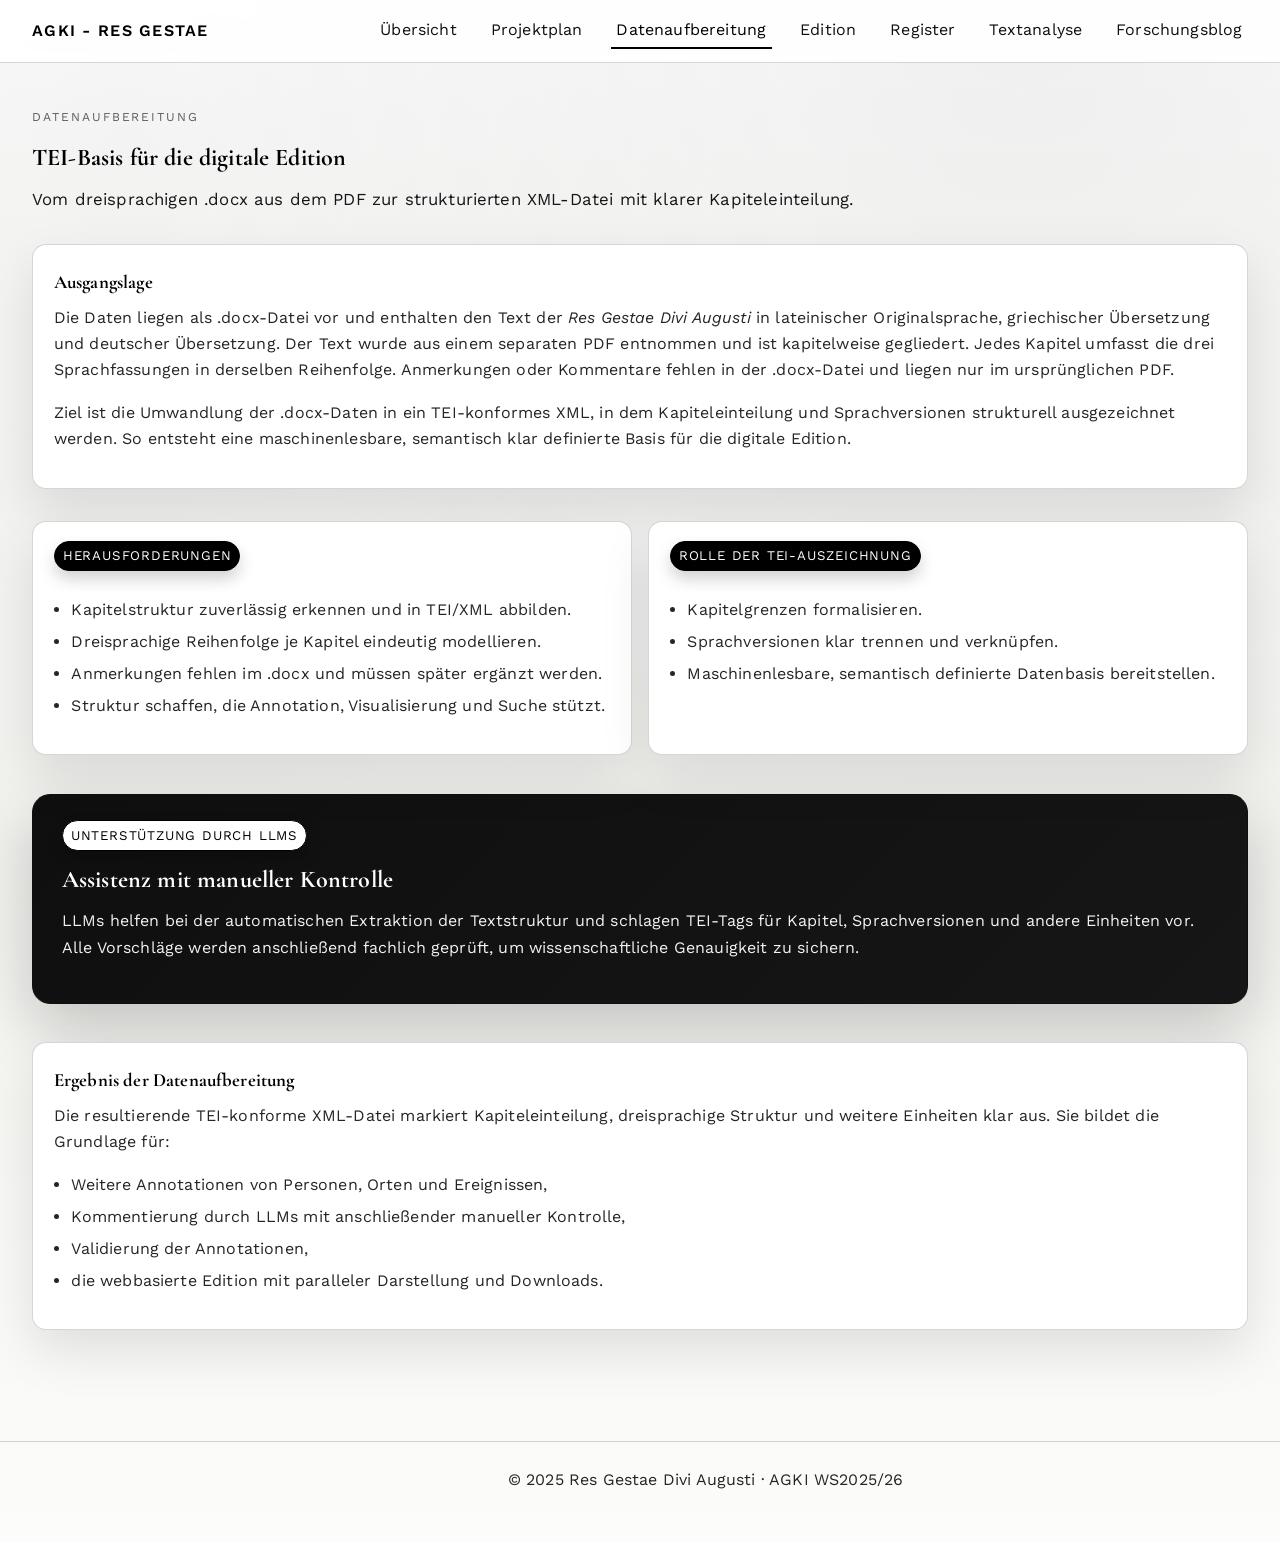
==== commit 5b49004b: "Revert "Add dark mode toggle with theme script" This reverts commit 5f4b49076e29e8860318d638b3e7029d" ====
--- a/datenaufbereitung.html
+++ b/datenaufbereitung.html
@@ -18,7 +18,6 @@
       <a href="textanalyse.html">Textanalyse</a>
       <a href="gesamter-forschungsblog.html">Forschungsblog</a>
     </nav>
-    <button class="theme-toggle" type="button" aria-label="Theme umschalten">Dark</button>
   </header>
 
   <main class="page">
@@ -77,6 +76,5 @@
   <footer class="site-footer">
     <p>&copy; 2025 Res Gestae Divi Augusti · AGKI WS2025/26</p>
   </footer>
-  <script src="scripts/theme.js"></script>
 </body>
 </html>
--- a/styles.css
+++ b/styles.css
@@ -15,19 +15,6 @@
   --offset-left: clamp(80px, 10vw, 160px);
 }
 
-:root[data-theme="dark"] {
-  --bg: #0c0c10;
-  --bg-alt: #12121a;
-  --panel: #15151f;
-  --card: #1a1a25;
-  --accent: #f5f5f5;
-  --accent-2: #e8e8ef;
-  --text: #f2f2f6;
-  --muted: #b6b6c4;
-  --border: rgba(255, 255, 255, 0.12);
-  --shadow: 0 24px 54px rgba(0, 0, 0, 0.45);
-}
-
 * { box-sizing: border-box; }
 
 body {
@@ -44,12 +31,6 @@
   overflow-x: hidden;
 }
 
-body[data-theme="dark"] {
-  background: radial-gradient(140% 120% at 10% 10%, rgba(255, 255, 255, 0.05), transparent 38%),
-              radial-gradient(160% 140% at 80% 0%, rgba(255, 255, 255, 0.04), transparent 42%),
-              linear-gradient(180deg, #0e0e14 0%, #0c0c12 55%, #0c0c10 100%);
-}
-
 .site-header,
 .page,
 .site-footer {
@@ -88,26 +69,6 @@
   z-index: 10;
 }
 
-body[data-theme="dark"] .site-header {
-  background: rgba(15, 15, 22, 0.9);
-}
-
-.theme-toggle {
-  margin-left: 1rem;
-  padding: 0.45rem 0.75rem;
-  border-radius: 10px;
-  border: 1px solid var(--border);
-  background: var(--panel);
-  color: var(--text);
-  cursor: pointer;
-  font-weight: 600;
-  transition: background 0.2s ease, color 0.2s ease, border-color 0.2s ease, transform 0.1s ease;
-}
-.theme-toggle:hover {
-  transform: translateY(-1px);
-  border-color: var(--accent);
-}
-
 .brand {
   font-weight: 600;
   letter-spacing: 0.08em;
@@ -119,7 +80,7 @@
   margin-left: 1.1rem;
   padding: 0.45rem 0.35rem;
   border-bottom: 2px solid transparent;
-  color: var(--text);
+  color: #0f0f0f;
   transition: color 0.15s ease, border-color 0.2s ease;
 }
 nav a:hover { color: var(--accent); }
